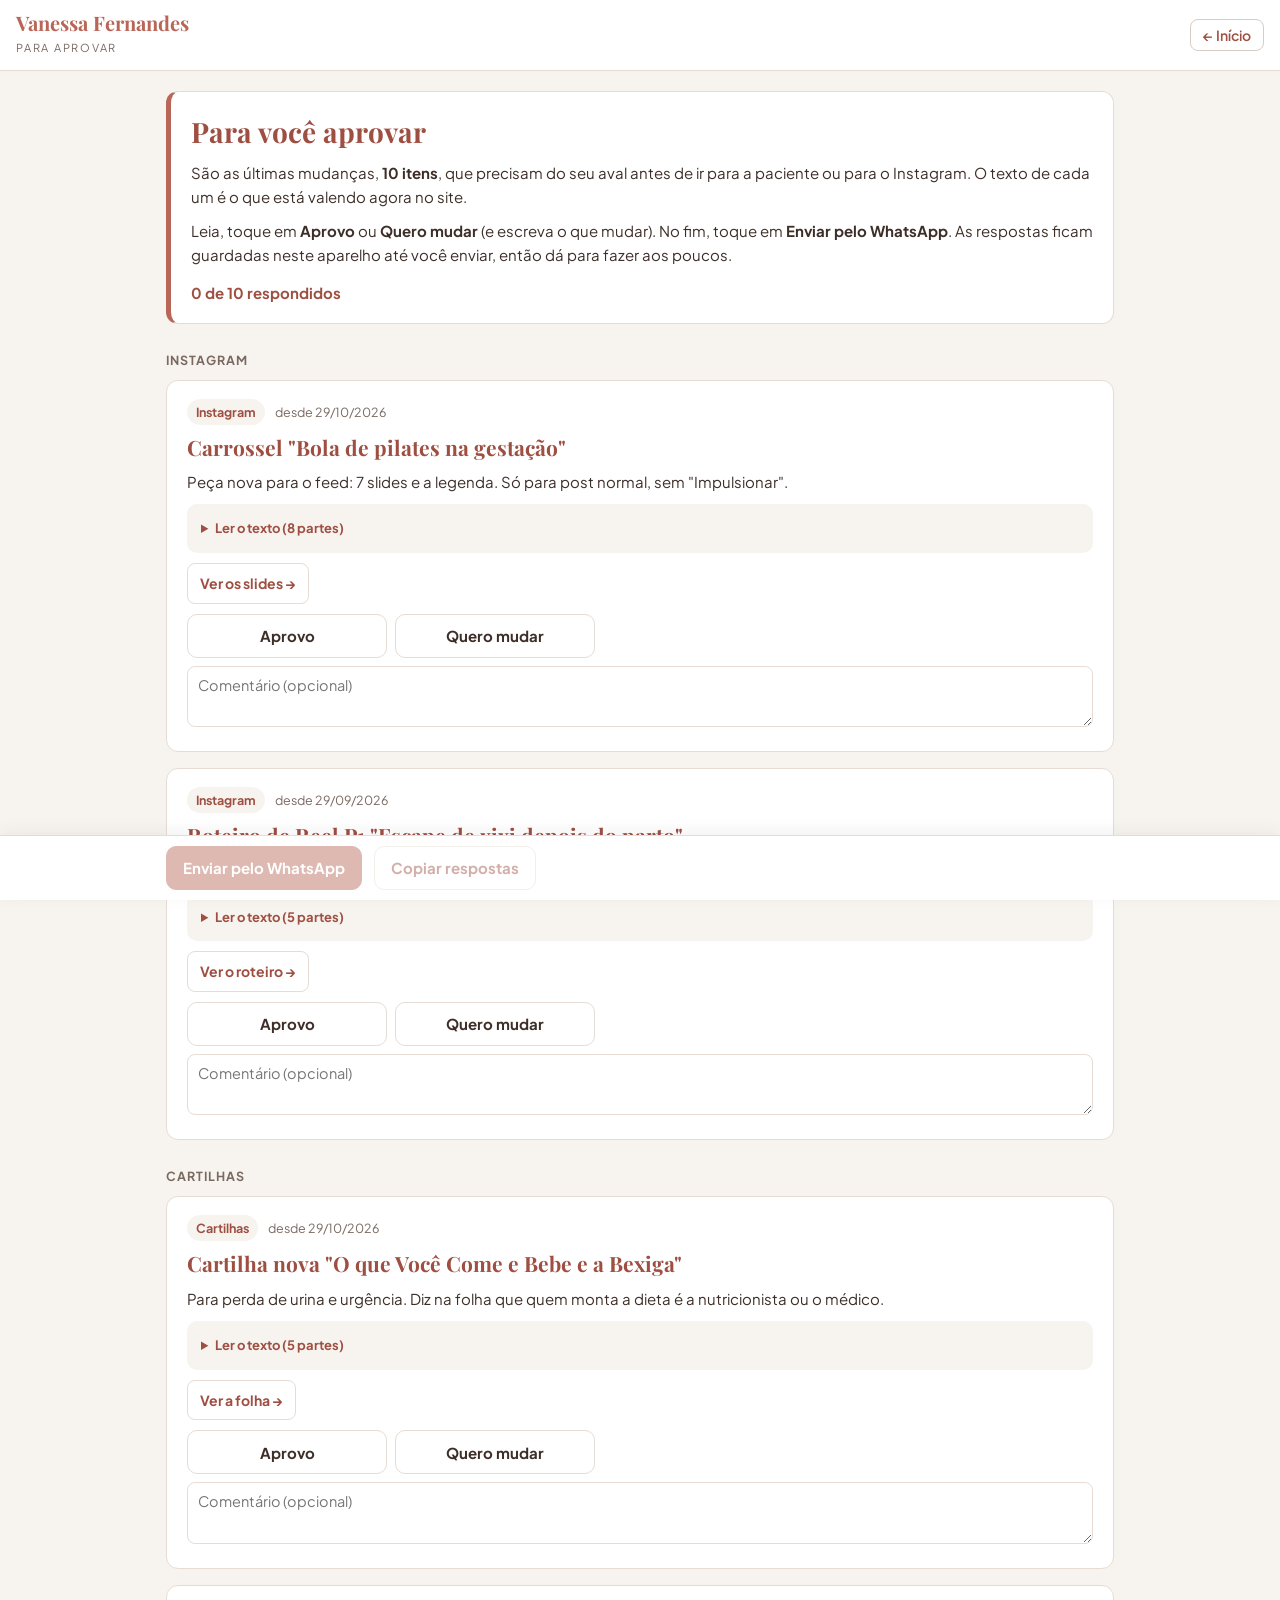
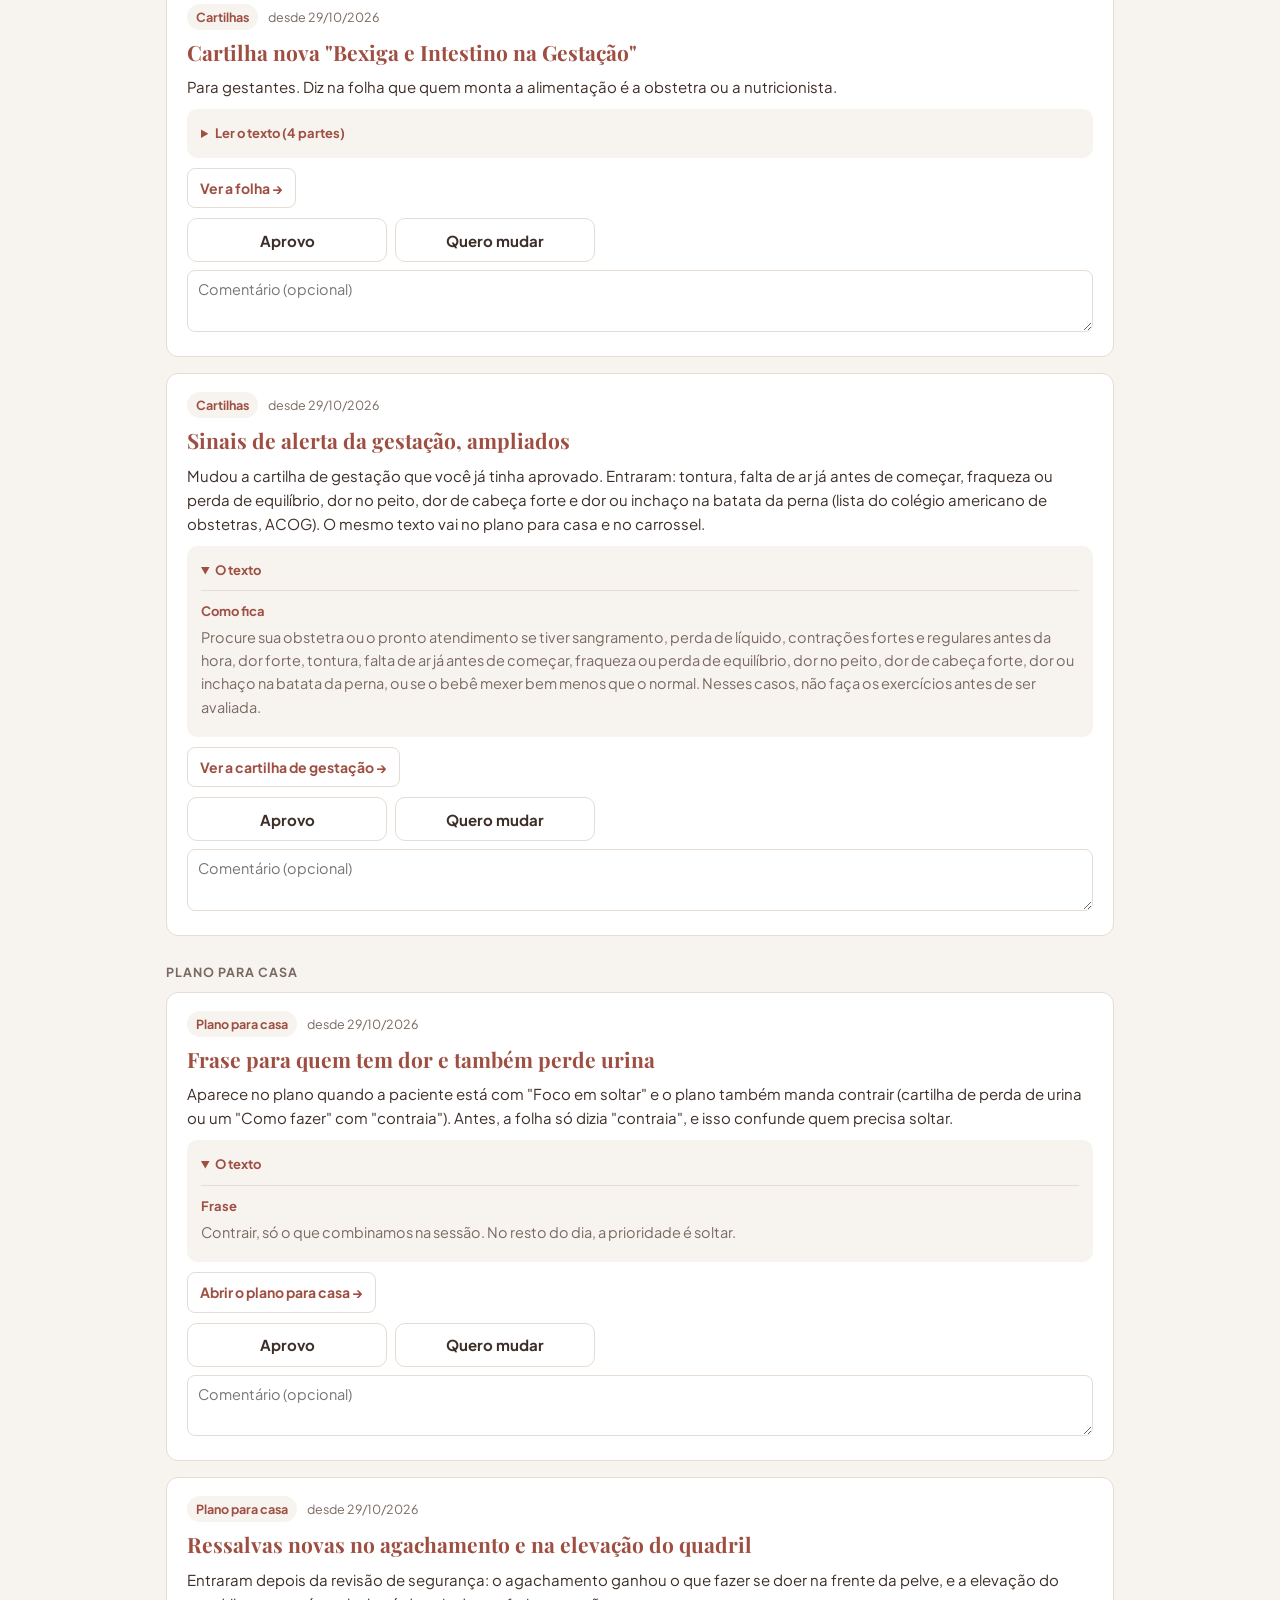
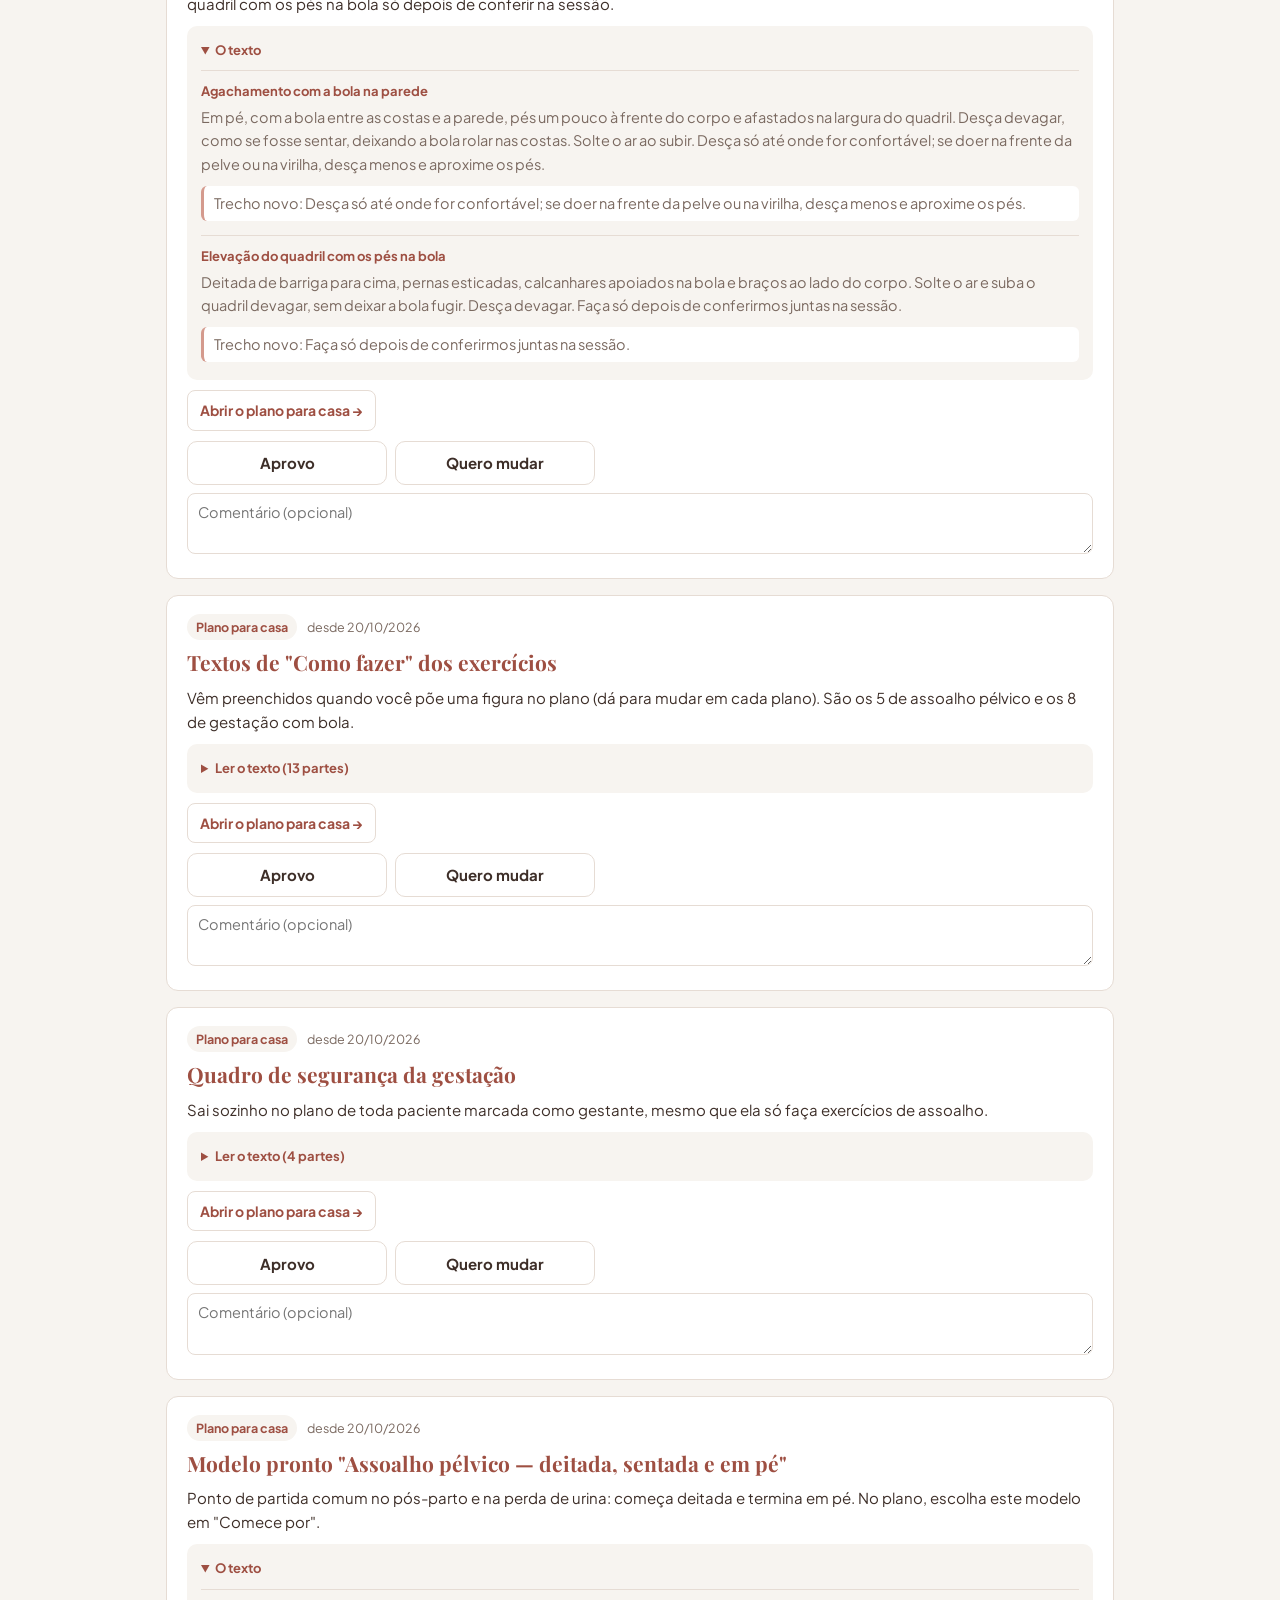
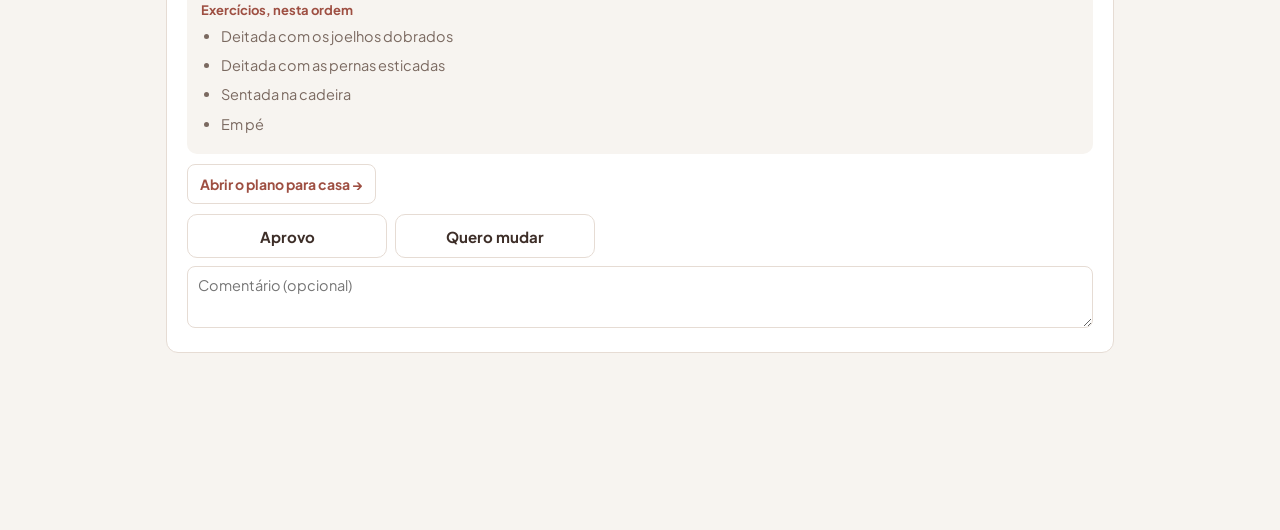
==== aprovar.html @ f5863b0b "Página "Para aprovar": as últimas mudanças com o texto atual, voto e envio pelo WhatsApp Co-Authored" ====
<!doctype html>
<html lang="pt-BR">
<head>
<meta charset="utf-8">
<meta name="viewport" content="width=device-width, initial-scale=1">
<link rel="icon" href="data:,">
<meta name="robots" content="noindex, nofollow">
<title>Para aprovar — Vanessa Fernandes</title>
<link rel="stylesheet" href="https://fonts.googleapis.com/css2?family=Playfair+Display:wght@600;700&family=Plus+Jakarta+Sans:wght@400;600;700&display=swap">
<link rel="stylesheet" href="css/roteiros.css">
<link rel="stylesheet" href="css/aprovar.css">
<link rel="stylesheet" href="css/navegacao.css">
</head>
<body>
<header class="topo">
  <div class="marca"><span class="nome">Vanessa Fernandes</span><span class="esp">Para aprovar</span></div>
  <a class="link-inicio" href="index.html">← Início</a>
</header>

<main>
  <section class="cartao intro destaque">
    <h1>Para você aprovar</h1>
    <p>São as últimas mudanças, <b><span id="a-total"></span> itens</b>, que precisam do seu aval antes de ir para a paciente ou para o Instagram.
    O texto de cada um é o que está valendo agora no site.</p>
    <p>Leia, toque em <b>Aprovo</b> ou <b>Quero mudar</b> (e escreva o que mudar). No fim, toque em <b>Enviar pelo WhatsApp</b>.
    As respostas ficam guardadas neste aparelho até você enviar, então dá para fazer aos poucos.</p>
    <span class="progresso" id="a-progresso" role="status"></span>
  </section>

  <div id="a-lista"></div>
</main>

<div class="envio">
  <div class="in">
    <button id="a-enviar" class="pri" type="button" disabled>Enviar pelo WhatsApp</button>
    <button id="a-copiar" class="sec" type="button" disabled>Copiar respostas</button>
    <span id="a-aviso" role="status"></span>
  </div>
</div>

<script src="js/adherence.js"></script>
<script src="js/exercicios.js"></script>
<script src="js/plano.js"></script>
<script src="js/carrossel.js"></script>
<script src="js/roteiros.js"></script>
<script src="js/aprovar.js"></script>
<script src="js/aprovar-pagina.js"></script>
</body>
</html>
---- css/roteiros.css ----
/* css/roteiros.css — Página de roteiros. Paleta de css/tokens.css. */
:root{ --terracota:#B86657; --deep:#9E4F42; --cafe:#3D2E28; --areia:#F7F4F0;
       --rosegold:#D49A8D; --linha:#E6DCD4; --tenue:#7A6960; }
*{ box-sizing:border-box; }
html,body{ margin:0; }
body{ background:var(--areia); color:var(--cafe); font:15px/1.6 'Plus Jakarta Sans','Segoe UI',Arial,sans-serif; }
[hidden]{ display:none !important; }
.topo{ background:#fff; border-bottom:1px solid var(--linha); padding:12px 16px; display:flex; flex-wrap:wrap;
  gap:10px 16px; align-items:center; justify-content:space-between; position:sticky; top:0; z-index:5; }
.marca .nome{ font-family:'Playfair Display',Georgia,serif; font-weight:700; font-size:20px; color:var(--terracota); display:block; line-height:1.1; }
.marca .esp{ font-size:11px; letter-spacing:.16em; text-transform:uppercase; color:var(--tenue); }
.voltar{ color:var(--deep); font-weight:600; text-decoration:none; }
main{ max-width:980px; margin:0 auto; padding:20px 16px 60px; }
.cartao{ background:#fff; border:1px solid var(--linha); border-radius:12px; padding:18px 20px; margin-bottom:16px; }
.destaque{ border-left:5px solid var(--terracota); }
h1{ font-family:'Playfair Display',Georgia,serif; color:var(--deep); font-size:28px; margin:0 0 6px; }
h2{ font-size:13px; letter-spacing:.08em; text-transform:uppercase; color:var(--deep); margin:0 0 10px; }
h3{ font-size:14px; color:var(--deep); margin:14px 0 6px; }
p{ margin:0 0 10px; }
.apoio{ color:var(--tenue); font-size:14px; }
ul,ol{ margin:0 0 10px; padding-left:20px; }
li{ margin-bottom:5px; }
.duas{ display:grid; grid-template-columns:1fr 1fr; gap:16px; }
@media (max-width:700px){ .duas{ grid-template-columns:1fr; } }
.selo{ background:var(--areia); padding:10px 12px; border-radius:8px; font-weight:600; }
.cartela{ background:var(--areia); padding:10px 12px; border-radius:8px; font:13px/1.55 'Plus Jakarta Sans','Segoe UI',Arial,sans-serif; white-space:pre-wrap; margin:0; }
.funil li{ margin-bottom:8px; }
.tabela{ overflow-x:auto; }
table{ width:100%; border-collapse:collapse; font-size:14px; }
th,td{ text-align:left; vertical-align:top; padding:8px 10px; border-bottom:1px solid var(--linha); }
th{ font-size:12px; text-transform:uppercase; letter-spacing:.05em; color:var(--deep); }

.filtros{ display:flex; flex-wrap:wrap; gap:8px; margin:6px 0 14px; }
.filtros button{ padding:8px 14px; border-radius:99px; border:1px solid var(--terracota); background:#fff; color:var(--deep);
  font:inherit; font-size:14px; font-weight:600; cursor:pointer; }
.filtros button[aria-pressed=true]{ background:var(--terracota); color:#fff; }

.roteiro .cab{ display:flex; flex-wrap:wrap; gap:6px 12px; align-items:baseline; margin-bottom:6px; }
.codigo{ background:var(--terracota); color:#fff; font-weight:700; border-radius:8px; padding:2px 10px; font-size:14px; }
.roteiro h2.tit{ font-family:'Playfair Display',Georgia,serif; text-transform:none; letter-spacing:0; font-size:21px; margin:0; }
.dur{ color:var(--tenue); font-size:14px; }
.cenas td:first-child{ white-space:nowrap; font-weight:600; }
.cenas .fala{ min-width:220px; }
@media (max-width:700px){
  .cenas thead{ display:none; }
  .cenas tr{ display:block; border-bottom:1px solid var(--linha); padding:8px 0; }
  .cenas td{ display:block; border:0; padding:3px 0; }
  .cenas td::before{ content:attr(data-rotulo); display:block; font-size:11px; text-transform:uppercase; letter-spacing:.06em; color:var(--deep); }
}
.caixa{ background:var(--areia); border-radius:10px; padding:12px 14px; margin-top:12px; }
.caixa pre{ white-space:pre-wrap; font:14px/1.55 'Plus Jakarta Sans','Segoe UI',Arial,sans-serif; margin:0 0 8px; }
.trafego{ border:1px solid var(--rosegold); background:#fff; }
.trafego dl{ display:grid; grid-template-columns:150px 1fr; gap:4px 12px; margin:0 0 8px; font-size:14px; }
@media (max-width:560px){ .trafego dl{ grid-template-columns:1fr; } }
.trafego dt{ font-weight:700; color:var(--deep); }
.trafego dd{ margin:0; }
.linha-botoes{ display:flex; flex-wrap:wrap; gap:8px; margin-top:6px; }
button.copiar, a.botao{ padding:7px 12px; border-radius:8px; border:1px solid var(--terracota); background:#fff; color:var(--deep);
  font:inherit; font-size:13px; font-weight:600; cursor:pointer; text-decoration:none; display:inline-block; }
button.copiar.pri{ background:var(--terracota); color:#fff; }
details{ margin-top:10px; font-size:13px; color:var(--tenue); }
details summary{ cursor:pointer; font-weight:600; }
details li{ margin-bottom:6px; word-break:break-word; }
.check{ list-style:none; padding:0; }
.check li::before{ content:"☐ "; color:var(--terracota); }
.nunca{ color:#A33A2E; font-weight:600; }
#toast{ position:fixed; left:50%; bottom:18px; transform:translateX(-50%); background:var(--cafe); color:#fff; padding:10px 16px;
  border-radius:10px; font-size:14px; display:none; z-index:20; }
.trafego h3{ margin-top:14px; }
.cenas.anuncio tr.igual td{ color:var(--tenue); }
.cenas.anuncio tr.muda td.como{ font-weight:700; color:var(--deep); }
---- css/aprovar.css ----
/* css/aprovar.css — Página "Para aprovar". Base em css/roteiros.css. */
.intro p:last-child{ margin-bottom:0; }
.progresso{ display:inline-block; margin-top:4px; font-weight:700; color:var(--deep); }
h3.grupo{ font-size:12.5px; letter-spacing:.08em; text-transform:uppercase; color:var(--tenue); margin:26px 0 10px; }
.item h2{ font-family:'Playfair Display',Georgia,serif; font-size:21px; letter-spacing:0; text-transform:none; margin:6px 0 6px; }
.item.respondido{ border-left:5px solid var(--terracota); }
.item-cab{ display:flex; flex-wrap:wrap; align-items:center; gap:6px 10px; font-size:12.5px; }
.tag{ background:var(--areia); color:var(--deep); font-weight:700; padding:3px 9px; border-radius:999px; }
.desde{ color:var(--tenue); }
.estado{ margin-left:auto; font-weight:700; color:var(--deep); }
.porque{ color:var(--cafe); }
.mudou{ background:#FFF4E5; border-left:4px solid #C98A2B; padding:8px 12px; border-radius:6px; font-size:14px; }
.textos{ background:var(--areia); border-radius:10px; padding:4px 14px; margin:8px 0 10px; }
.textos summary{ cursor:pointer; font-weight:700; color:var(--deep); padding:10px 0; min-height:24px; }
.trecho{ border-top:1px solid var(--linha); padding:10px 0 4px; }
.trecho h4{ font-size:13px; color:var(--deep); margin:0 0 4px; }
.trecho p, .trecho li{ font-size:14.5px; }
.trecho .nota{ background:#fff; border-left:3px solid var(--rosegold); padding:6px 10px; border-radius:6px; }
.links{ display:flex; flex-wrap:wrap; gap:8px; }
.links a{ color:var(--deep); font-weight:700; font-size:14px; text-decoration:none; padding:8px 12px; border:1px solid var(--linha); border-radius:8px; }
.links a:hover, .links a:focus-visible{ border-color:var(--terracota); outline:none; }
.votos{ display:flex; gap:8px; margin:6px 0 8px; }
.voto{ flex:1; max-width:200px; min-height:44px; font:700 15px/1 'Plus Jakarta Sans','Segoe UI',Arial,sans-serif; border-radius:10px;
  border:1.5px solid var(--linha); background:#fff; color:var(--cafe); cursor:pointer; }
.voto:hover, .voto:focus-visible{ border-color:var(--terracota); outline:none; }
.voto.aprovo[aria-pressed="true"]{ background:#4F7A5A; border-color:#4F7A5A; color:#fff; }
.voto.mudar[aria-pressed="true"]{ background:var(--terracota); border-color:var(--terracota); color:#fff; }
.item textarea{ width:100%; font:14.5px/1.5 'Plus Jakarta Sans','Segoe UI',Arial,sans-serif; color:var(--cafe);
  border:1px solid var(--linha); border-radius:8px; padding:8px 10px; resize:vertical; }
.item textarea:focus{ outline:2px solid var(--terracota); outline-offset:1px; }
.envio{ position:sticky; bottom:0; z-index:4; background:#fff; border-top:1px solid var(--linha); box-shadow:0 -4px 16px rgba(61,46,40,.06); }
.envio .in{ max-width:980px; margin:0 auto; padding:10px 16px; display:flex; flex-wrap:wrap; align-items:center; gap:8px 12px; }
.envio button{ min-height:44px; padding:0 16px; font:700 15px/1 'Plus Jakarta Sans','Segoe UI',Arial,sans-serif; border-radius:10px; cursor:pointer; }
.envio .pri{ background:var(--terracota); color:#fff; border:1px solid var(--terracota); }
.envio .sec{ background:#fff; color:var(--deep); border:1px solid var(--linha); }
.envio button:disabled{ opacity:.45; cursor:default; }
#a-aviso{ font-size:14px; color:var(--tenue); }
main{ padding-bottom:96px; }
@media (max-width:600px){
  .envio .in{ padding:8px 12px; gap:6px 8px; }
  .envio button{ flex:1 1 0; padding:0 10px; font-size:14px; }
  #a-aviso{ flex-basis:100%; }
}
---- css/navegacao.css ----
/* css/navegacao.css — Transição suave entre as páginas do site e o
   link "Início" comum a todas.

   A transição usa a View Transitions API entre documentos (Chrome e
   Edge atuais). Onde não houver suporte, a troca de página é a normal
   — nada quebra. Quem pede menos animação no sistema não vê nenhuma. */
@view-transition { navigation: auto; }
::view-transition-old(root), ::view-transition-new(root){ animation-duration:.22s; }
@media (prefers-reduced-motion: reduce){
  @view-transition { navigation: none; }
}

/* Link de volta ao início */
.link-inicio{ display:inline-flex; align-items:center; gap:6px; font:600 14px/1 'Plus Jakarta Sans','Segoe UI',Arial,sans-serif;
  color:#9E4F42; text-decoration:none; padding:8px 12px; border:1px solid #D9CCC3; border-radius:8px; background:#fff; white-space:nowrap; }
.link-inicio:hover, .link-inicio:focus-visible{ border-color:#B86657; outline:none; }
@media print{ .link-inicio{ display:none !important; } }
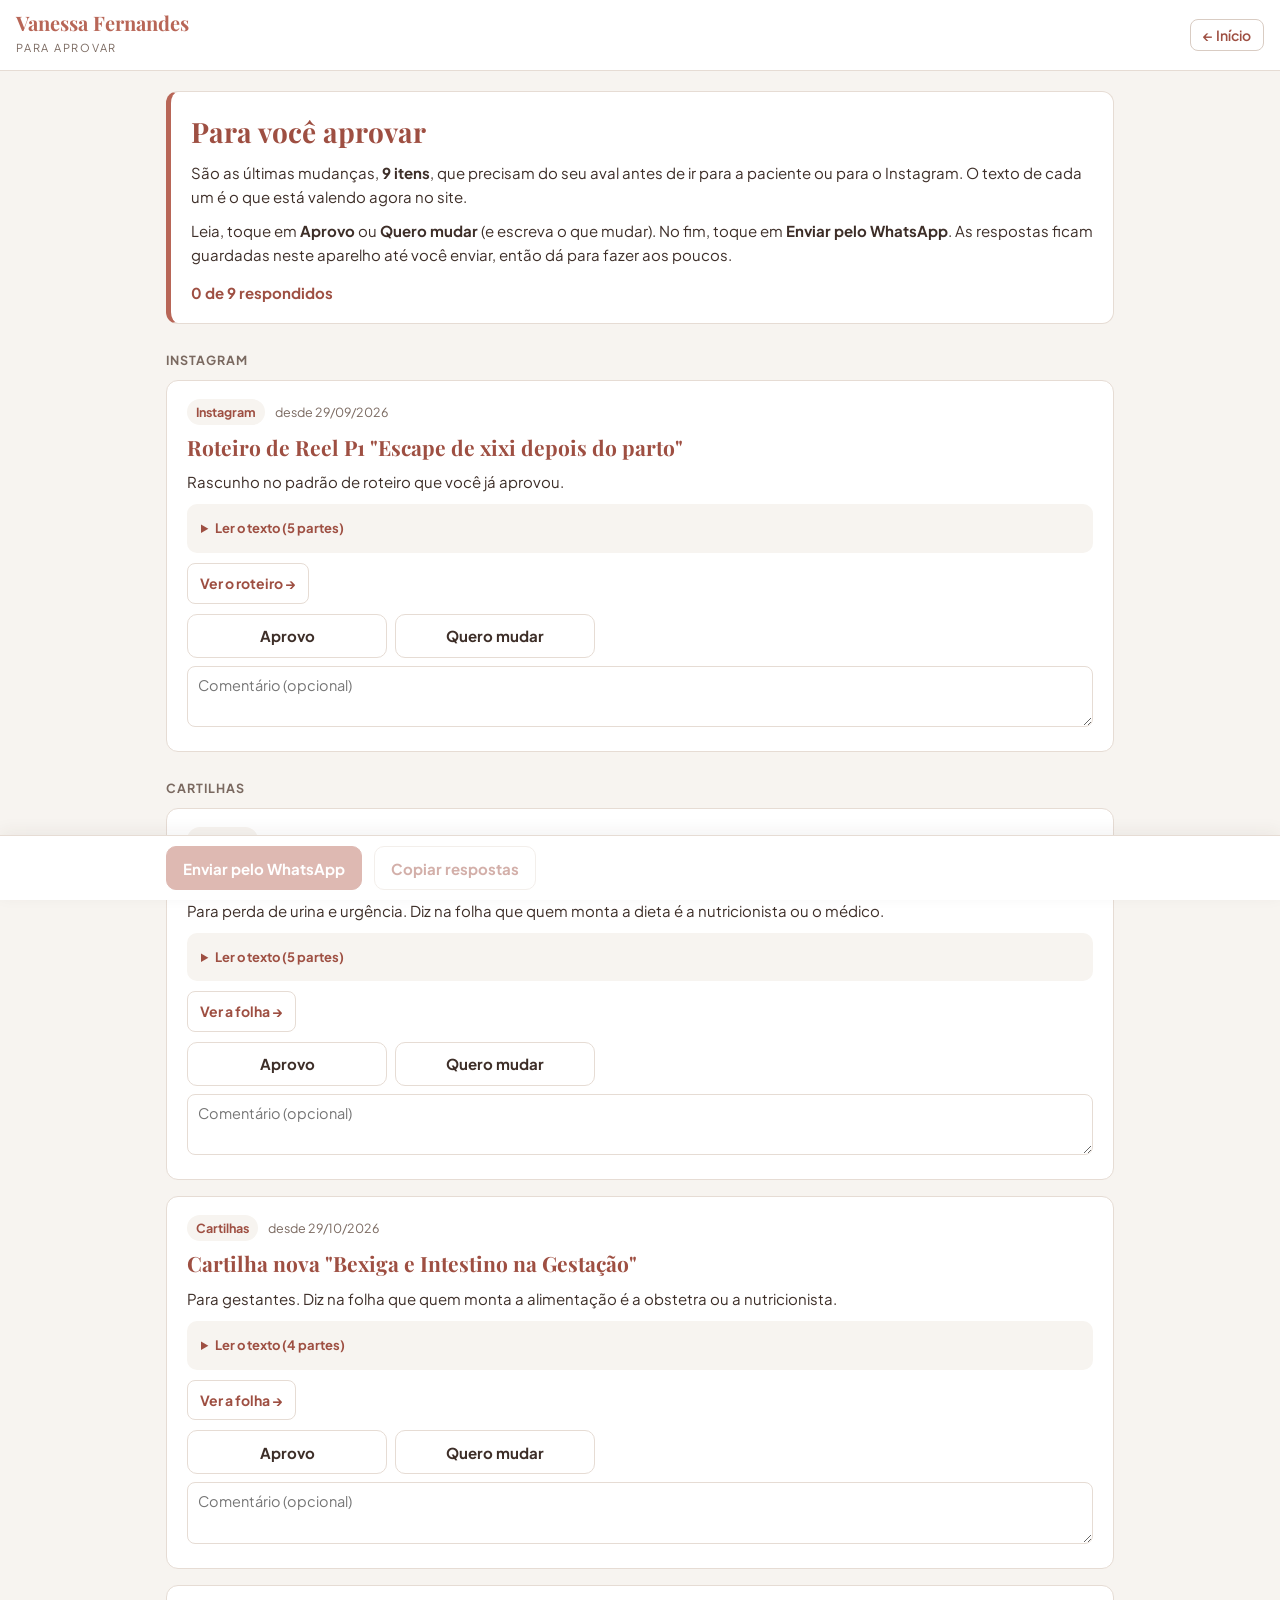
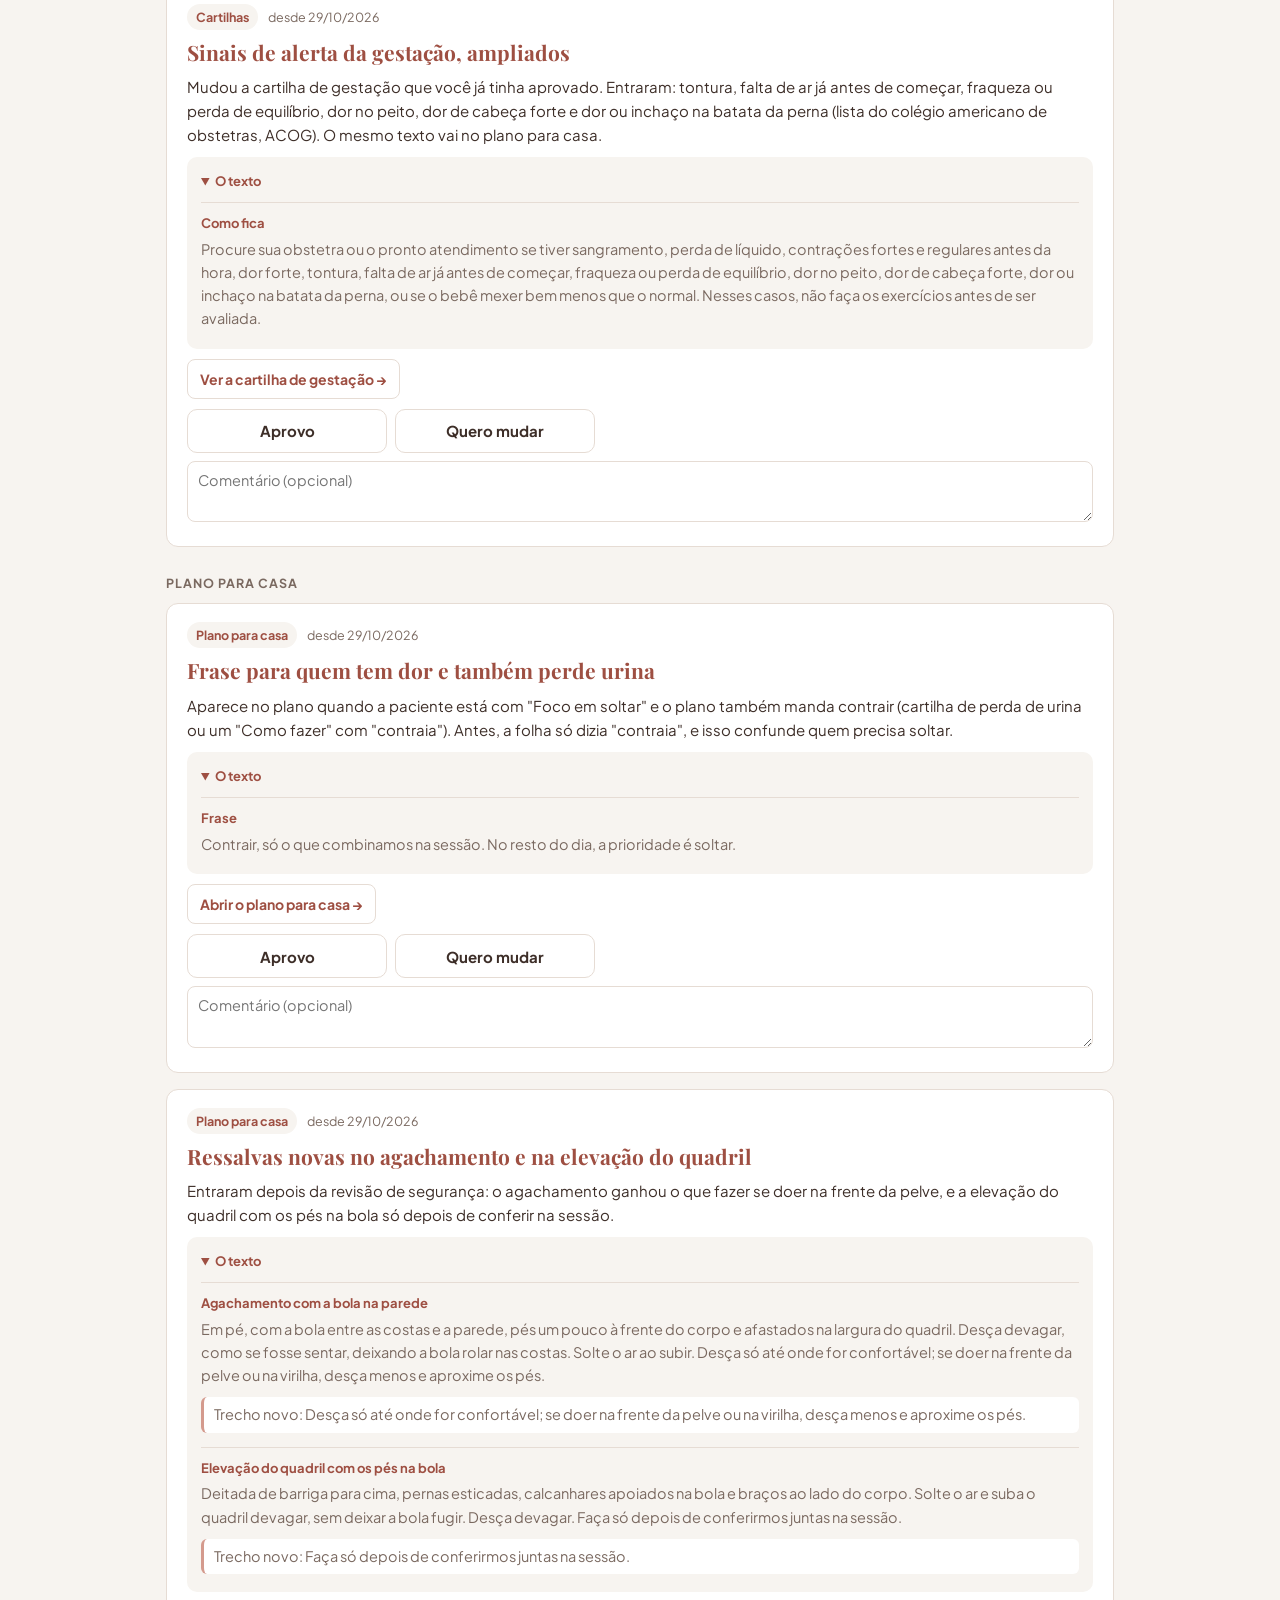
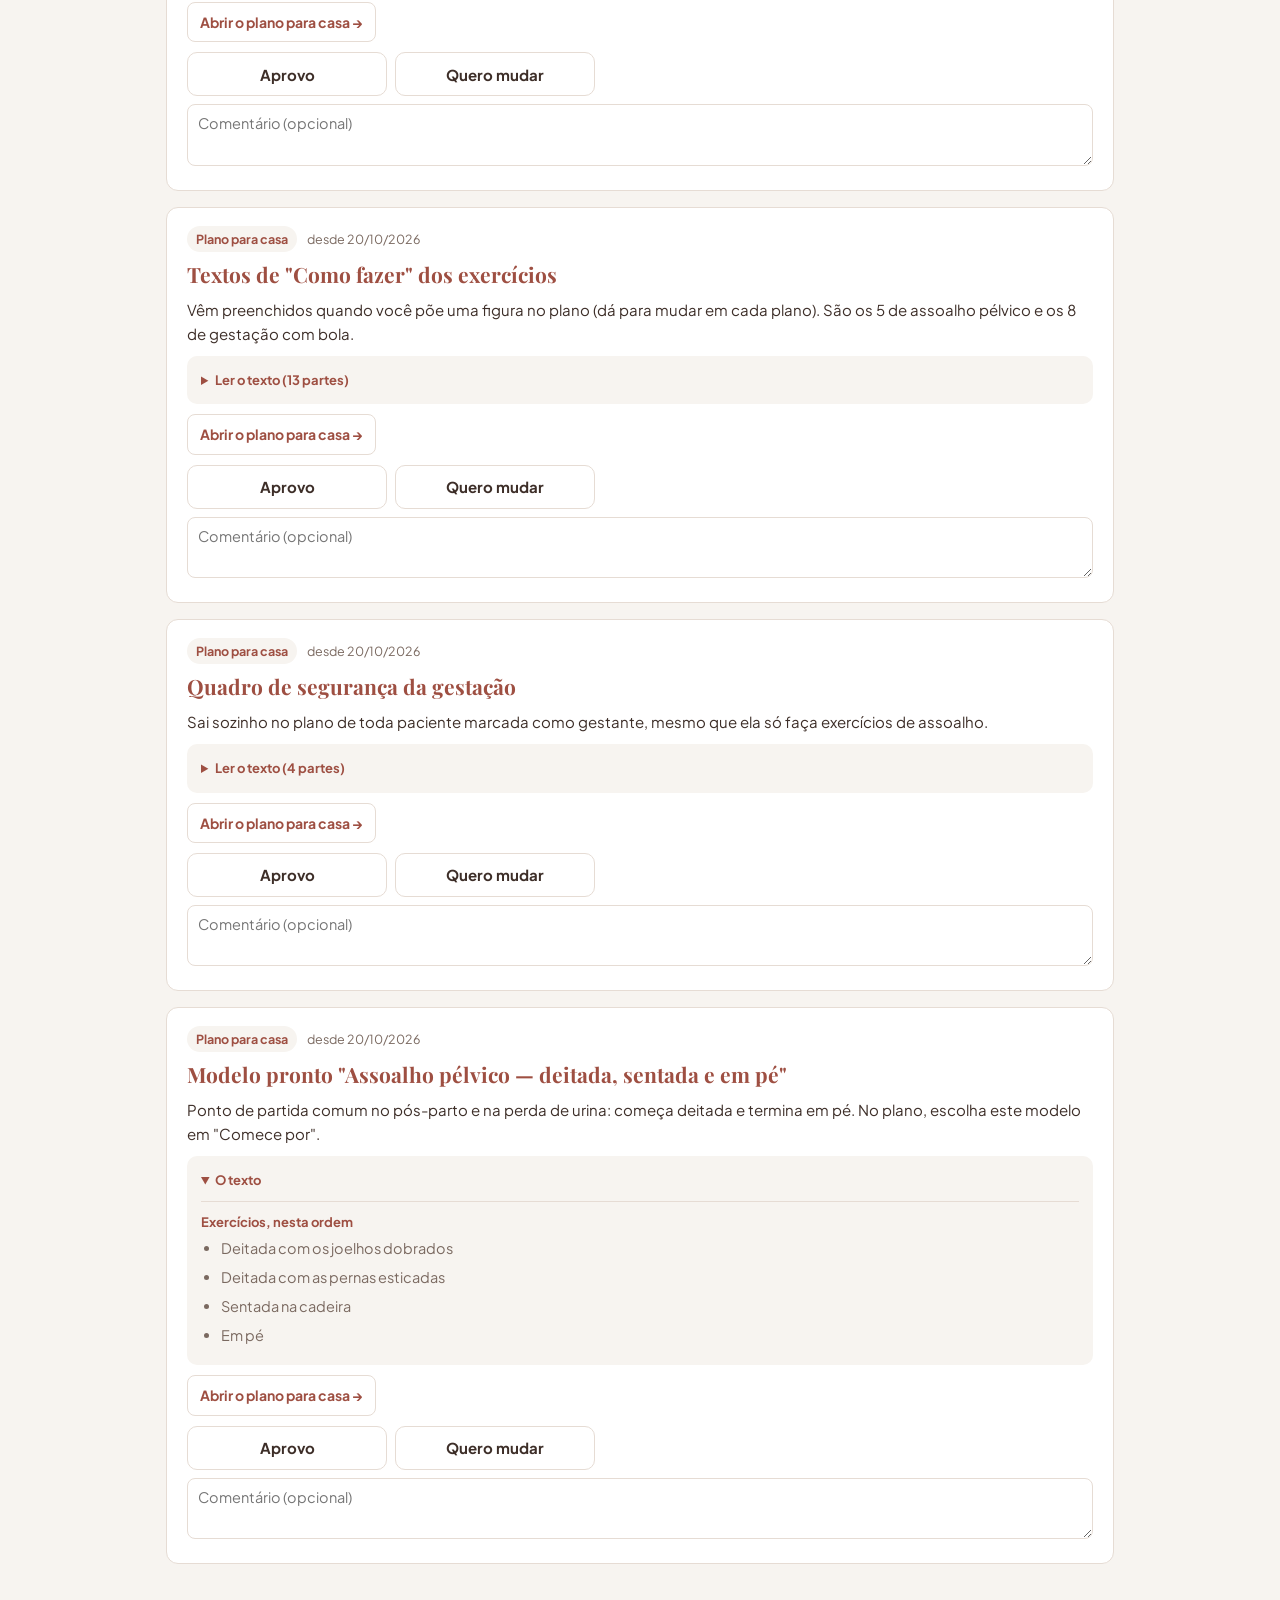
==== commit 73094e3d: "Tira o carrossel do Instagram: a Vanessa não quer post com os exercícios Sai a página, as figuras do" ====
--- a/aprovar.html
+++ b/aprovar.html
@@ -41,7 +41,6 @@
 <script src="js/adherence.js"></script>
 <script src="js/exercicios.js"></script>
 <script src="js/plano.js"></script>
-<script src="js/carrossel.js"></script>
 <script src="js/roteiros.js"></script>
 <script src="js/aprovar.js"></script>
 <script src="js/aprovar-pagina.js"></script>
